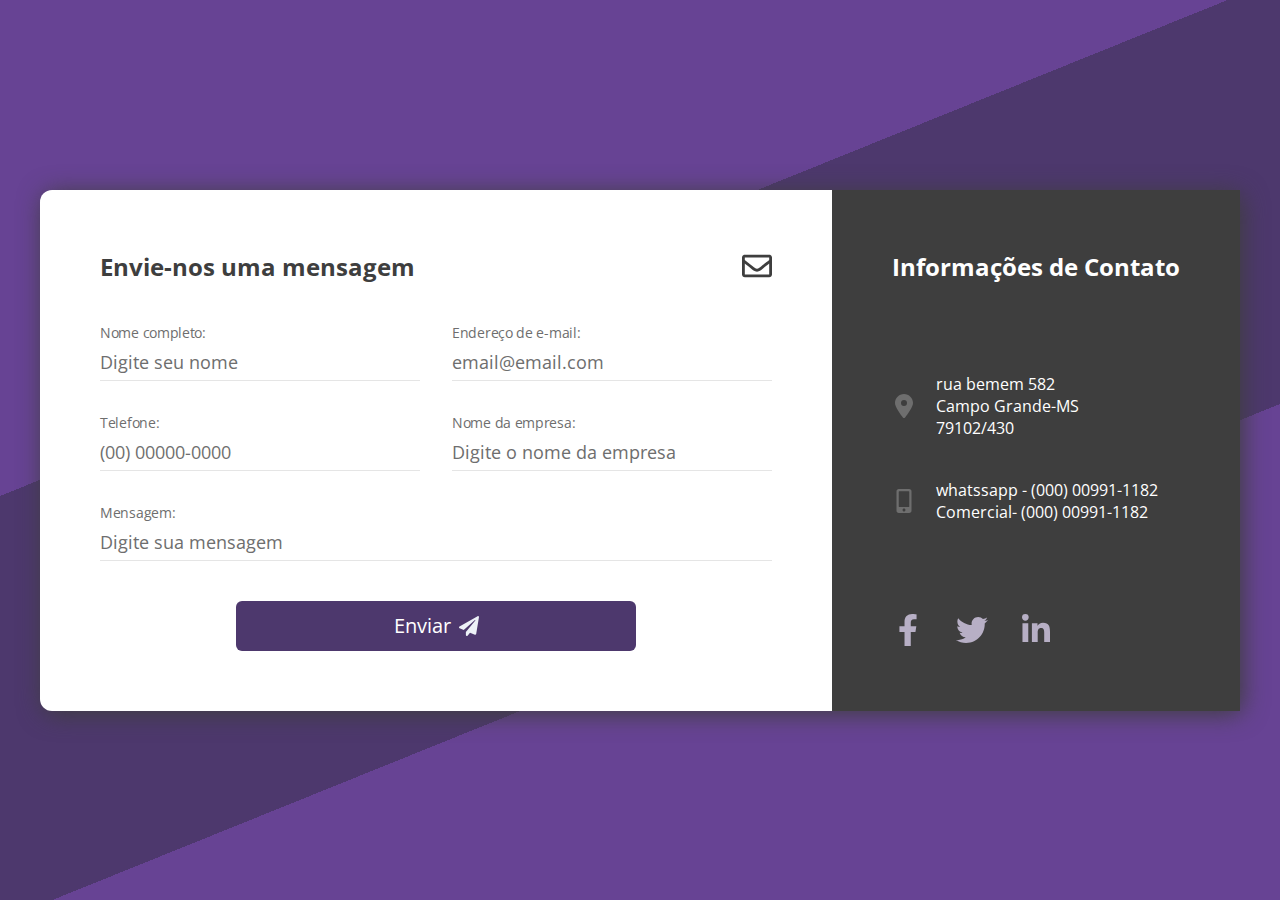
==== index.html @ b41a5b78 "Novo projeto" ====
<!DOCTYPE html>
<html lang="pt-br">
<head>
  <meta charset="UTF-8">
  <title>Formulário HTML</title>
  <link rel="icon" type="image/x-icon" href="../ativos/favicon.ico">
  <meta name="viewport" content="width=device-width, initial-scale=1.0">

  <link rel="stylesheet" href="../estilos/global.css">

  <link rel="preconnect" href="https://fonts.gstatic.com">
  <link href="https://fonts.googleapis.com/css2?family=Open+Sans:wght@300;400;600;700&display=swap" rel="stylesheet">
</head>
<body>


    <div id="app">
        <main class="home">
            <form class="form" action="../estilos/success.html" name="contact" netlify>
                <h1>Envie-nos uma mensagem
                    <svg stroke-width="0" viewBox="0 0 512 512" xmlns="http://www.w3.org/2000/svg">
                        <path fill="#3e3e3e" d="M464 64H48C21.49 64 0 85.49 0 112v288c0 26.51 21.49 48 48 48h416c26.51 0 48-21.49 48-48V112c0-26.51-21.49-48-48-48zm0 48v40.805c-22.422 18.259-58.168 46.651-134.587 106.49-16.841 13.247-50.201 45.072-73.413 44.701-23.208.375-56.579-31.459-73.413-44.701C106.18 199.465 70.425 171.067 48 152.805V112h416zM48 400V214.398c22.914 18.251 55.409 43.862 104.938 82.646 21.857 17.205 60.134 55.186 103.062 54.955 42.717.231 80.509-37.199 103.053-54.947 49.528-38.783 82.032-64.401 104.947-82.653V400H48z"></path>
                      </svg>
                </h1>
                <div class="form-inputs">

                    <label id="label-name">
                        Nome completo:
                        <input type="text"  name="name" placeholder="Digite seu nome"
                        onblur="blurInput(this)">
                  </label>

                  <label id="label-email">
                    Endereço de e-mail:
                    <input type="text"  name="email" placeholder="email@email.com" onblur="blurInput(this)">
              </label>

              <label id="label-phone">
                Telefone:
                <input type="text"  name="phone" placeholder="(00) 00000-0000"  onblur="blurInput(this)">
          </label>

          <label id="label-company">
            Nome da empresa:
            <input type="text"  name="company" placeholder="Digite o nome da empresa"  onblur="blurInput(this)">
      </label>

      <label id="label-message">
        Mensagem:      
         <input type="text"  name="message" placeholder="Digite sua mensagem" onblur="blurInput(this)">
  </label>

  
                </div>

                <button type="submit">
                    Enviar <svg stroke-width="0" viewBox="0 0 512 512" xmlns="http://www.w3.org/2000/svg">
                    <path fill="#EDF1F7" d="M476 3.2L12.5 270.6c-18.1 10.4-15.8 35.6 2.2 43.2L121 358.4l287.3-253.2c5.5-4.9 13.3 2.6 8.6 8.3L176 407v80.5c0 23.6 28.5 32.9 42.5 15.8L282 426l124.6 52.2c14.2 6 30.4-2.9 33-18.2l72-432C515 7.8 493.3-6.8 476 3.2z"></path>
                  </svg>
                </button>
            </form>
            <div class="contact">
                <h1>Informações de Contato</h1>

                <div class="contact-info">
                    <div>
                        <svg xmlns="http://www.w3.org/2000/svg" viewBox="0 0 384 512">
                            <path d="M215.7 499.2C267 435 384 279.4 384 192C384 86 298 0 192 0S0 86 0 192c0 87.4 117 243 168.3 307.2c12.3 15.3 35.1 15.3 47.4 0zM192 128a64 64 0 1 1 0 128 64 64 0 1 1 0-128z"/>
                          </svg>

                          <div>
                            <p>rua bemem 582</p>
                            <p>Campo Grande-MS</p>
                            <p>79102/430</p>
                          </div>
                    </div>
                    <div>
                        <svg viewBox="0 0 320 512" xmlns="http://www.w3.org/2000/svg">
                            <path d="M272 0H48C21.5 0 0 21.5 0 48v416c0 26.5 21.5 48 48 48h224c26.5 0 48-21.5 48-48V48c0-26.5-21.5-48-48-48zM160 480c-17.7 0-32-14.3-32-32s14.3-32 32-32 32 14.3 32 32-14.3 32-32 32zm112-108c0 6.6-5.4 12-12 12H60c-6.6 0-12-5.4-12-12V60c0-6.6 5.4-12 12-12h200c6.6 0 12 5.4 12 12v312z"></path>
                          </svg>

                          <div>
                            <p>whatssapp - (000) 00991-1182</p>
                            <p>Comercial- (000) 00991-1182</p>
                          </div>
                    </div>

                </div>

                <div class="contact-socials">
                    <a href="#"><svg viewBox="0 0 320 512" xmlns="http://www.w3.org/2000/svg">
                        <path fill="#b7afc5" d="M279.14 288l14.22-92.66h-88.91v-60.13c0-25.35 12.42-50.06 52.24-50.06h40.42V6.26S260.43 0 225.36 0c-73.22 0-121.08 44.38-121.08 124.72v70.62H22.89V288h81.39v224h100.17V288z"></path>
                      </svg>

                    </a>
                    <a href="#"><svg viewBox="0 0 512 512" xmlns="http://www.w3.org/2000/svg">
                        <path fill="#b7afc5" d="M459.37 151.716c.325 4.548.325 9.097.325 13.645 0 138.72-105.583 298.558-298.558 298.558-59.452 0-114.68-17.219-161.137-47.106 8.447.974 16.568 1.299 25.34 1.299 49.055 0 94.213-16.568 130.274-44.832-46.132-.975-84.792-31.188-98.112-72.772 6.498.974 12.995 1.624 19.818 1.624 9.421 0 18.843-1.3 27.614-3.573-48.081-9.747-84.143-51.98-84.143-102.985v-1.299c13.969 7.797 30.214 12.67 47.431 13.319-28.264-18.843-46.781-51.005-46.781-87.391 0-19.492 5.197-37.36 14.294-52.954 51.655 63.675 129.3 105.258 216.365 109.807-1.624-7.797-2.599-15.918-2.599-24.04 0-57.828 46.782-104.934 104.934-104.934 30.213 0 57.502 12.67 76.67 33.137 23.715-4.548 46.456-13.32 66.599-25.34-7.798 24.366-24.366 44.833-46.132 57.827 21.117-2.273 41.584-8.122 60.426-16.243-14.292 20.791-32.161 39.308-52.628 54.253z"></path>
                      </svg>
                      
                        
                    </a>
                    <a href="#"><svg viewBox="0 0 448 512" xmlns="http://www.w3.org/2000/svg">
                        <path fill="#b7afc5" d="M100.28 448H7.4V148.9h92.88zM53.79 108.1C24.09 108.1 0 83.5 0 53.8a53.79 53.79 0 0 1 107.58 0c0 29.7-24.1 54.3-53.79 54.3zM447.9 448h-92.68V302.4c0-34.7-.7-79.2-48.29-79.2-48.29 0-55.69 37.7-55.69 76.7V448h-92.78V148.9h89.08v40.8h1.3c12.4-23.5 42.69-48.3 87.88-48.3 94 0 111.28 61.9 111.28 142.3V448z"></path>
                      </svg>
                        
                    </a>
                </div> 
            </div>
        </main>
    </div>

  <script src="../scripts/index.js"></script>
</body>
</html>
---- estilos/global.css ----
@import url('./app.css');
@import url('./form.css');
@import url('./contact.css');
@import url('./success.css');


* {
    padding: 0;
    margin: 0;
    box-sizing: border-box;
  }
  
  :root {
    --text: #3e3e3e;
  
    --white: #F6F8FF;
    --silver: #6e6e6e;
    --purple: #4d386d;
    --purple-light: #674394;
  }
  
  body, button, a, input {
    color: var(--text);
    font: 400 1rem "Open Sans", sans-serif;
  }
  
  a {
    text-decoration: none;
  }
  
  button:hover {
    cursor: pointer;
  }
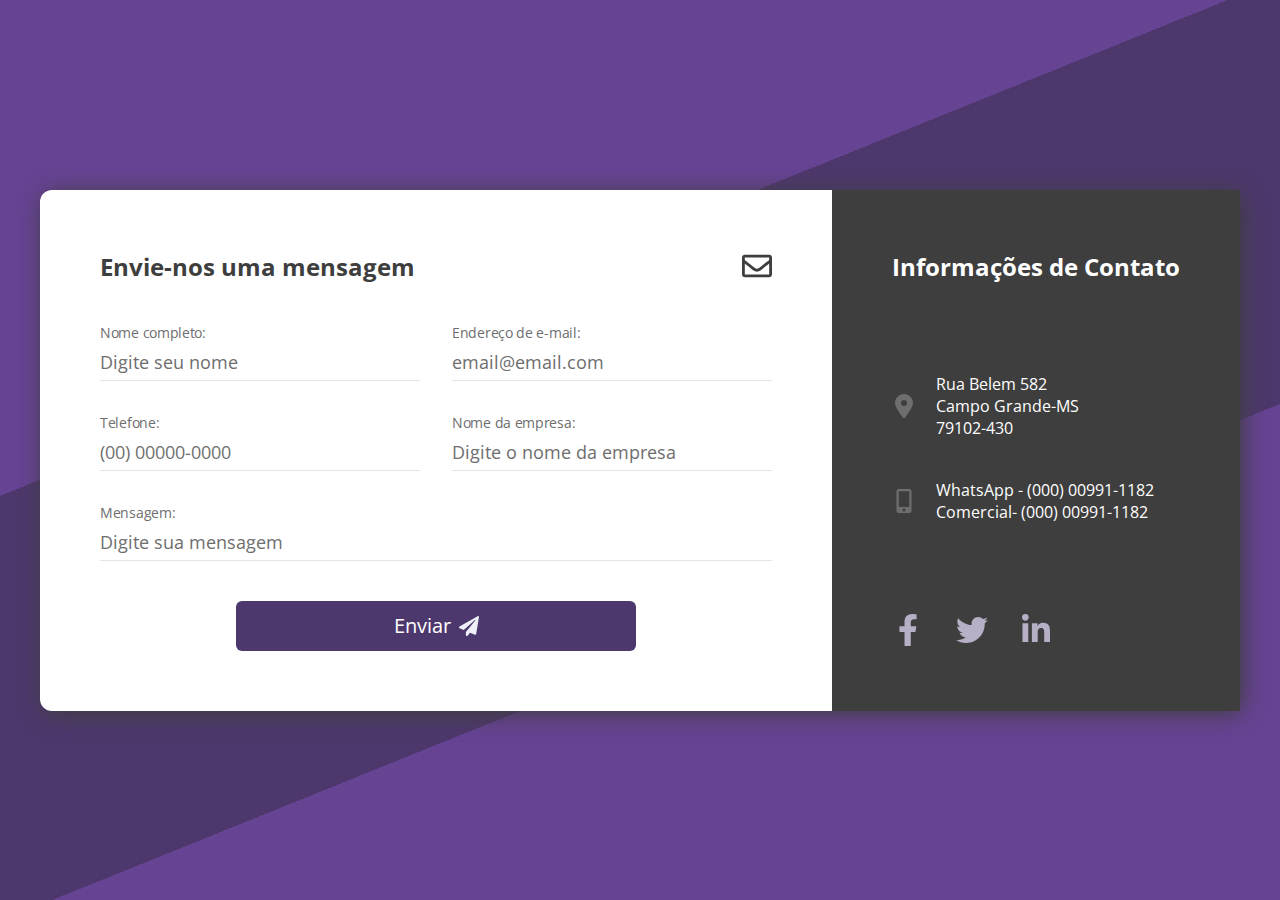
==== commit 2853eb57: "Atualizado" ====
--- a/index.html
+++ b/index.html
@@ -3,10 +3,10 @@
 <head>
   <meta charset="UTF-8">
   <title>Formulário HTML</title>
-  <link rel="icon" type="image/x-icon" href="../ativos/favicon.ico">
+  <link rel="icon" type="image/x-icon" href="./ativos/favicon.ico">
   <meta name="viewport" content="width=device-width, initial-scale=1.0">
 
-  <link rel="stylesheet" href="../estilos/global.css">
+  <link rel="stylesheet" href="./estilos/global.css">
 
   <link rel="preconnect" href="https://fonts.gstatic.com">
   <link href="https://fonts.googleapis.com/css2?family=Open+Sans:wght@300;400;600;700&display=swap" rel="stylesheet">
@@ -16,7 +16,7 @@
 
     <div id="app">
         <main class="home">
-            <form class="form" action="../estilos/success.html" name="contact" netlify>
+            <form class="form" action="./success.html" name="contact" netlify>
                 <h1>Envie-nos uma mensagem
                     <svg stroke-width="0" viewBox="0 0 512 512" xmlns="http://www.w3.org/2000/svg">
                         <path fill="#3e3e3e" d="M464 64H48C21.49 64 0 85.49 0 112v288c0 26.51 21.49 48 48 48h416c26.51 0 48-21.49 48-48V112c0-26.51-21.49-48-48-48zm0 48v40.805c-22.422 18.259-58.168 46.651-134.587 106.49-16.841 13.247-50.201 45.072-73.413 44.701-23.208.375-56.579-31.459-73.413-44.701C106.18 199.465 70.425 171.067 48 152.805V112h416zM48 400V214.398c22.914 18.251 55.409 43.862 104.938 82.646 21.857 17.205 60.134 55.186 103.062 54.955 42.717.231 80.509-37.199 103.053-54.947 49.528-38.783 82.032-64.401 104.947-82.653V400H48z"></path>
@@ -69,9 +69,9 @@
                           </svg>
 
                           <div>
-                            <p>rua bemem 582</p>
+                            <p>Rua Belem 582</p>
                             <p>Campo Grande-MS</p>
-                            <p>79102/430</p>
+                            <p>79102-430</p>
                           </div>
                     </div>
                     <div>
@@ -80,7 +80,7 @@
                           </svg>
 
                           <div>
-                            <p>whatssapp - (000) 00991-1182</p>
+                            <p>WhatsApp - (000) 00991-1182</p>
                             <p>Comercial- (000) 00991-1182</p>
                           </div>
                     </div>
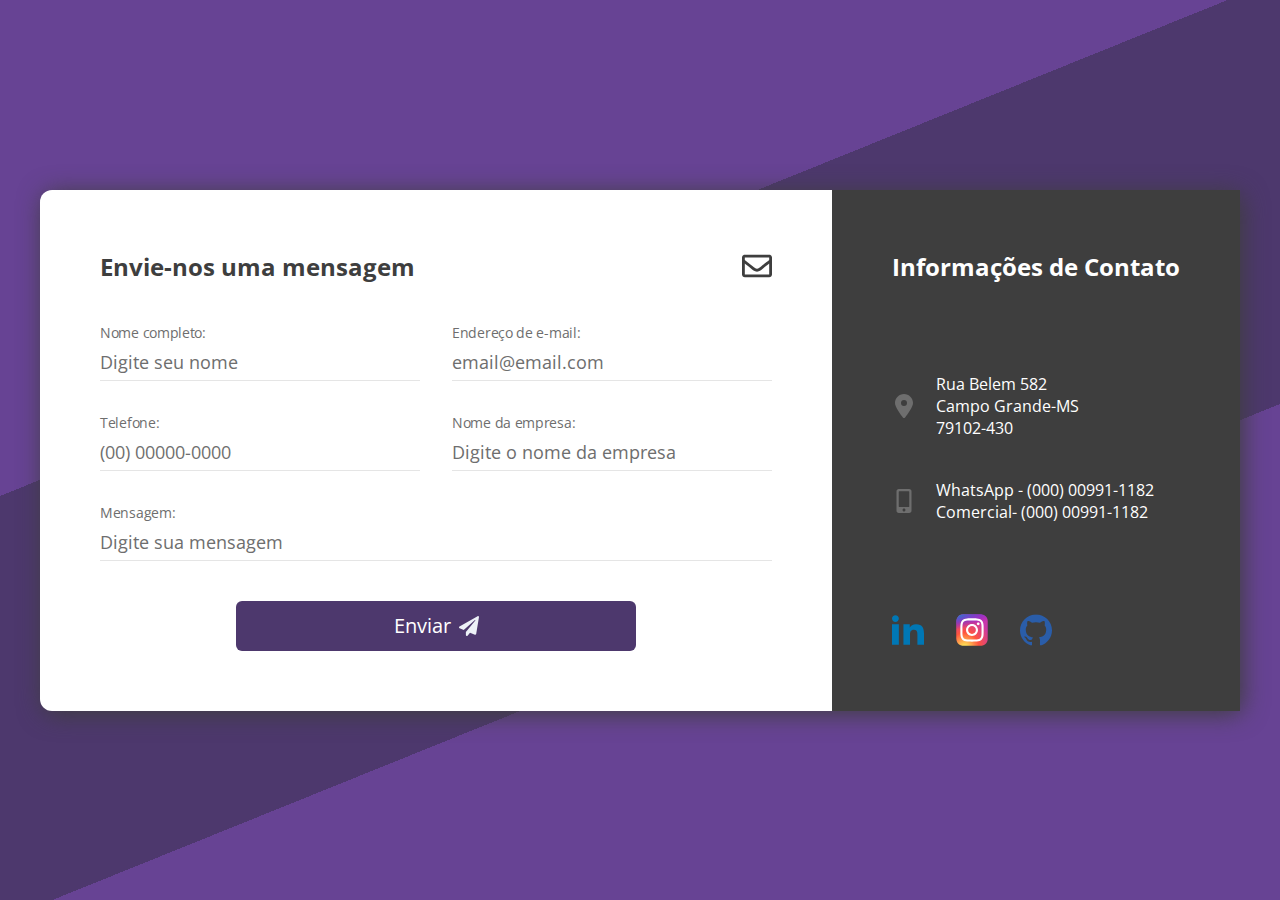
==== commit 00885fbc: "Atualização de icones" ====
--- a/index.html
+++ b/index.html
@@ -88,19 +88,21 @@
                 </div>
 
                 <div class="contact-socials">
-                    <a href="#"><svg viewBox="0 0 320 512" xmlns="http://www.w3.org/2000/svg">
-                        <path fill="#b7afc5" d="M279.14 288l14.22-92.66h-88.91v-60.13c0-25.35 12.42-50.06 52.24-50.06h40.42V6.26S260.43 0 225.36 0c-73.22 0-121.08 44.38-121.08 124.72v70.62H22.89V288h81.39v224h100.17V288z"></path>
-                      </svg>
+                    <a href="#"><svg xmlns="http://www.w3.org/2000/svg"  viewBox="0 0 333333 333333" shape-rendering="geometricPrecision" text-rendering="geometricPrecision" image-rendering="optimizeQuality" fill-rule="evenodd" clip-rule="evenodd"><path d="M119066 107135h65865v33765l952 2c9173-16456 31602-33765 65046-33765 69550-2 82413 43280 82413 99584v114694l-68689 2V219745c0-24237-504-55437-35716-55437-35765 0-41245 26383-41245 53672v103438h-68626V107137zM71447 47613c0 19716-16000 35715-35716 35715S9 67328 9 47613c0-19716 16006-35716 35722-35716s35716 16000 35716 35716zM9 107135h71438v214281H9V107135z" fill="#0077b5"/></svg>
 
                     </a>
-                    <a href="#"><svg viewBox="0 0 512 512" xmlns="http://www.w3.org/2000/svg">
-                        <path fill="#b7afc5" d="M459.37 151.716c.325 4.548.325 9.097.325 13.645 0 138.72-105.583 298.558-298.558 298.558-59.452 0-114.68-17.219-161.137-47.106 8.447.974 16.568 1.299 25.34 1.299 49.055 0 94.213-16.568 130.274-44.832-46.132-.975-84.792-31.188-98.112-72.772 6.498.974 12.995 1.624 19.818 1.624 9.421 0 18.843-1.3 27.614-3.573-48.081-9.747-84.143-51.98-84.143-102.985v-1.299c13.969 7.797 30.214 12.67 47.431 13.319-28.264-18.843-46.781-51.005-46.781-87.391 0-19.492 5.197-37.36 14.294-52.954 51.655 63.675 129.3 105.258 216.365 109.807-1.624-7.797-2.599-15.918-2.599-24.04 0-57.828 46.782-104.934 104.934-104.934 30.213 0 57.502 12.67 76.67 33.137 23.715-4.548 46.456-13.32 66.599-25.34-7.798 24.366-24.366 44.833-46.132 57.827 21.117-2.273 41.584-8.122 60.426-16.243-14.292 20.791-32.161 39.308-52.628 54.253z"></path>
-                      </svg>
-                      
+                    <a href="#"><svg xmlns="http://www.w3.org/2000/svg" xmlns:xlink="http://www.w3.org/1999/xlink" viewBox="0 0 132.004 132"><defs><linearGradient id="b"><stop offset="0" stop-color="#3771c8"/><stop stop-color="#3771c8" offset=".128"/><stop offset="1" stop-color="#60f" stop-opacity="0"/></linearGradient><linearGradient id="a"><stop offset="0" stop-color="#fd5"/><stop offset=".1" stop-color="#fd5"/><stop offset=".5" stop-color="#ff543e"/><stop offset="1" stop-color="#c837ab"/></linearGradient><radialGradient id="c" cx="158.429" cy="578.088" r="65" xlink:href="#a" gradientUnits="userSpaceOnUse" gradientTransform="matrix(0 -1.98198 1.8439 0 -1031.402 454.004)" fx="158.429" fy="578.088"/><radialGradient id="d" cx="147.694" cy="473.455" r="65" xlink:href="#b" gradientUnits="userSpaceOnUse" gradientTransform="matrix(.17394 .86872 -3.5818 .71718 1648.348 -458.493)" fx="147.694" fy="473.455"/></defs><path fill="url(#c)" d="M65.03 0C37.888 0 29.95.028 28.407.156c-5.57.463-9.036 1.34-12.812 3.22-2.91 1.445-5.205 3.12-7.47 5.468C4 13.126 1.5 18.394.595 24.656c-.44 3.04-.568 3.66-.594 19.188-.01 5.176 0 11.988 0 21.125 0 27.12.03 35.05.16 36.59.45 5.42 1.3 8.83 3.1 12.56 3.44 7.14 10.01 12.5 17.75 14.5 2.68.69 5.64 1.07 9.44 1.25 1.61.07 18.02.12 34.44.12 16.42 0 32.84-.02 34.41-.1 4.4-.207 6.955-.55 9.78-1.28 7.79-2.01 14.24-7.29 17.75-14.53 1.765-3.64 2.66-7.18 3.065-12.317.088-1.12.125-18.977.125-36.81 0-17.836-.04-35.66-.128-36.78-.41-5.22-1.305-8.73-3.127-12.44-1.495-3.037-3.155-5.305-5.565-7.624C116.9 4 111.64 1.5 105.372.596 102.335.157 101.73.027 86.19 0H65.03z" transform="translate(1.004 1)"/><path fill="url(#d)" d="M65.03 0C37.888 0 29.95.028 28.407.156c-5.57.463-9.036 1.34-12.812 3.22-2.91 1.445-5.205 3.12-7.47 5.468C4 13.126 1.5 18.394.595 24.656c-.44 3.04-.568 3.66-.594 19.188-.01 5.176 0 11.988 0 21.125 0 27.12.03 35.05.16 36.59.45 5.42 1.3 8.83 3.1 12.56 3.44 7.14 10.01 12.5 17.75 14.5 2.68.69 5.64 1.07 9.44 1.25 1.61.07 18.02.12 34.44.12 16.42 0 32.84-.02 34.41-.1 4.4-.207 6.955-.55 9.78-1.28 7.79-2.01 14.24-7.29 17.75-14.53 1.765-3.64 2.66-7.18 3.065-12.317.088-1.12.125-18.977.125-36.81 0-17.836-.04-35.66-.128-36.78-.41-5.22-1.305-8.73-3.127-12.44-1.495-3.037-3.155-5.305-5.565-7.624C116.9 4 111.64 1.5 105.372.596 102.335.157 101.73.027 86.19 0H65.03z" transform="translate(1.004 1)"/><path fill="#fff" d="M66.004 18c-13.036 0-14.672.057-19.792.29-5.11.234-8.598 1.043-11.65 2.23-3.157 1.226-5.835 2.866-8.503 5.535-2.67 2.668-4.31 5.346-5.54 8.502-1.19 3.053-2 6.542-2.23 11.65C18.06 51.327 18 52.964 18 66s.058 14.667.29 19.787c.235 5.11 1.044 8.598 2.23 11.65 1.227 3.157 2.867 5.835 5.536 8.503 2.667 2.67 5.345 4.314 8.5 5.54 3.054 1.187 6.543 1.996 11.652 2.23 5.12.233 6.755.29 19.79.29 13.037 0 14.668-.057 19.788-.29 5.11-.234 8.602-1.043 11.656-2.23 3.156-1.226 5.83-2.87 8.497-5.54 2.67-2.668 4.31-5.346 5.54-8.502 1.18-3.053 1.99-6.542 2.23-11.65.23-5.12.29-6.752.29-19.788 0-13.036-.06-14.672-.29-19.792-.24-5.11-1.05-8.598-2.23-11.65-1.23-3.157-2.87-5.835-5.54-8.503-2.67-2.67-5.34-4.31-8.5-5.535-3.06-1.187-6.55-1.996-11.66-2.23-5.12-.233-6.75-.29-19.79-.29zm-4.306 8.65c1.278-.002 2.704 0 4.306 0 12.816 0 14.335.046 19.396.276 4.68.214 7.22.996 8.912 1.653 2.24.87 3.837 1.91 5.516 3.59 1.68 1.68 2.72 3.28 3.592 5.52.657 1.69 1.44 4.23 1.653 8.91.23 5.06.28 6.58.28 19.39s-.05 14.33-.28 19.39c-.214 4.68-.996 7.22-1.653 8.91-.87 2.24-1.912 3.835-3.592 5.514-1.68 1.68-3.275 2.72-5.516 3.59-1.69.66-4.232 1.44-8.912 1.654-5.06.23-6.58.28-19.396.28-12.817 0-14.336-.05-19.396-.28-4.68-.216-7.22-.998-8.913-1.655-2.24-.87-3.84-1.91-5.52-3.59-1.68-1.68-2.72-3.276-3.592-5.517-.657-1.69-1.44-4.23-1.653-8.91-.23-5.06-.276-6.58-.276-19.398s.046-14.33.276-19.39c.214-4.68.996-7.22 1.653-8.912.87-2.24 1.912-3.84 3.592-5.52 1.68-1.68 3.28-2.72 5.52-3.592 1.692-.66 4.233-1.44 8.913-1.655 4.428-.2 6.144-.26 15.09-.27zm29.928 7.97c-3.18 0-5.76 2.577-5.76 5.758 0 3.18 2.58 5.76 5.76 5.76 3.18 0 5.76-2.58 5.76-5.76 0-3.18-2.58-5.76-5.76-5.76zm-25.622 6.73c-13.613 0-24.65 11.037-24.65 24.65 0 13.613 11.037 24.645 24.65 24.645C79.617 90.645 90.65 79.613 90.65 66S79.616 41.35 66.003 41.35zm0 8.65c8.836 0 16 7.163 16 16 0 8.836-7.164 16-16 16-8.837 0-16-7.164-16-16 0-8.837 7.163-16 16-16z"/></svg>
                         
                     </a>
-                    <a href="#"><svg viewBox="0 0 448 512" xmlns="http://www.w3.org/2000/svg">
-                        <path fill="#b7afc5" d="M100.28 448H7.4V148.9h92.88zM53.79 108.1C24.09 108.1 0 83.5 0 53.8a53.79 53.79 0 0 1 107.58 0c0 29.7-24.1 54.3-53.79 54.3zM447.9 448h-92.68V302.4c0-34.7-.7-79.2-48.29-79.2-48.29 0-55.69 37.7-55.69 76.7V448h-92.78V148.9h89.08v40.8h1.3c12.4-23.5 42.69-48.3 87.88-48.3 94 0 111.28 61.9 111.28 142.3V448z"></path>
+                    <a href="#"><svg width="313" height="310" viewBox="0 0 313 310" fill="none" xmlns="http://www.w3.org/2000/svg">
+                      <g clip-path="url(#clip0_1_2)">
+                      <path fill-rule="evenodd" clip-rule="evenodd" d="M156.494 3.86191C70.0792 3.86191 0 73.2578 0 158.856C0 227.342 44.8363 285.422 107.02 305.926C114.847 307.362 117.723 302.557 117.723 298.46C117.723 294.764 117.567 282.556 117.504 269.615C73.9614 278.992 64.7827 251.319 64.7827 251.319C57.6658 233.4 47.4068 228.635 47.4068 228.635C33.2083 219.006 48.4871 219.218 48.4871 219.218C64.1987 220.305 72.4708 235.18 72.4708 235.18C86.4384 258.877 109.093 252.017 118.018 248.063C119.427 238.046 123.471 231.204 127.953 227.331C93.1904 223.423 56.6491 210.128 56.6491 150.732C56.6491 133.814 62.7722 119.981 72.771 109.134C71.1425 105.221 65.7818 89.465 74.2788 68.1196C74.2788 68.1196 87.4199 63.9491 117.33 84.0071C129.807 80.5801 143.191 78.8524 156.483 78.7952C169.785 78.8524 183.193 80.5743 195.687 84.0071C225.557 63.9607 238.686 68.1196 238.686 68.1196C247.195 89.4708 241.858 105.238 240.229 109.134C250.263 119.981 256.334 133.814 256.334 150.732C256.334 210.265 219.711 223.354 184.873 227.193C190.488 231.999 195.502 241.433 195.502 255.884C195.502 276.612 195.323 293.317 195.323 298.414C195.323 302.539 198.142 307.362 206.079 305.851C268.227 285.336 313.006 227.25 313.006 158.804C313.006 73.2171 242.938 3.8096 156.506 3.8096L156.495 3.86143L156.494 3.86191Z" fill="#2A5DA9"/>
+                      </g>
+                      <defs>
+                      <clipPath id="clip0_1_2">
+                      <rect width="313" height="310" fill="white"/>
+                      </clipPath>
+                      </defs>
                       </svg>
                         
                     </a>
